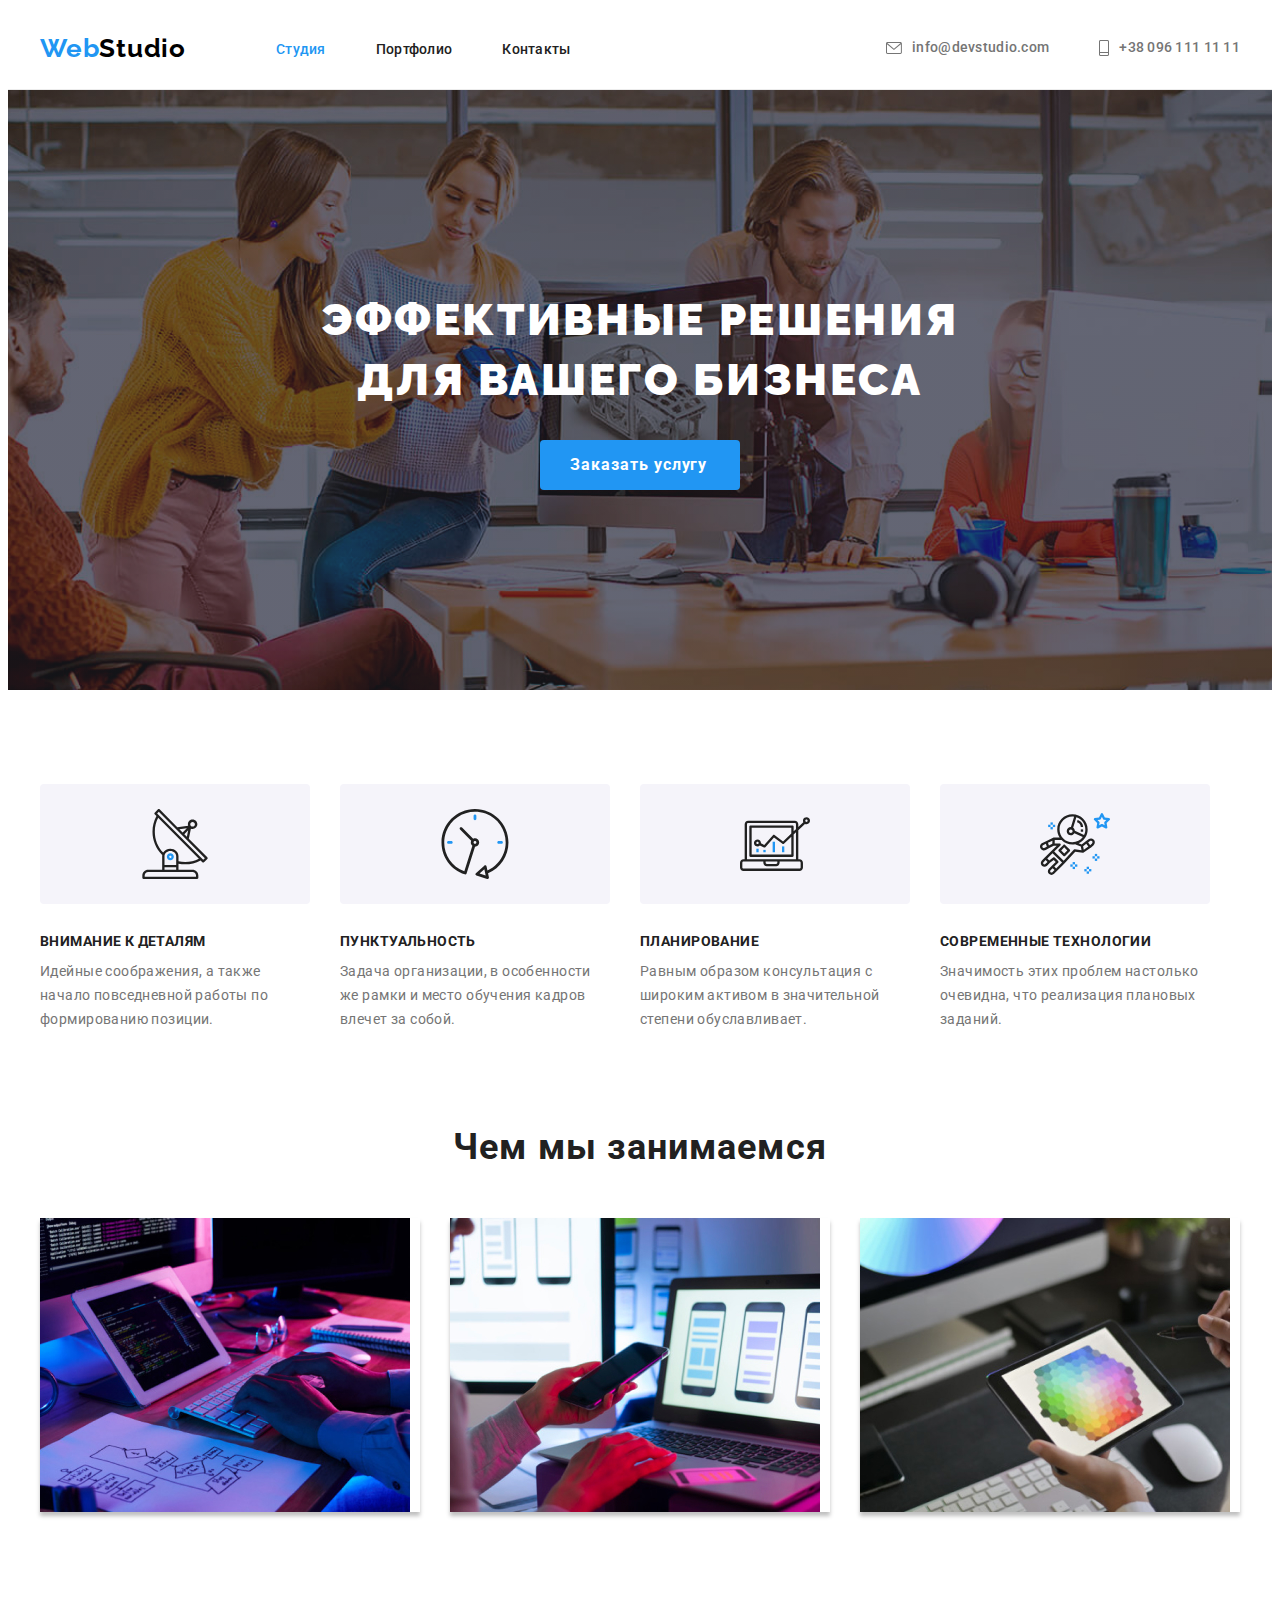
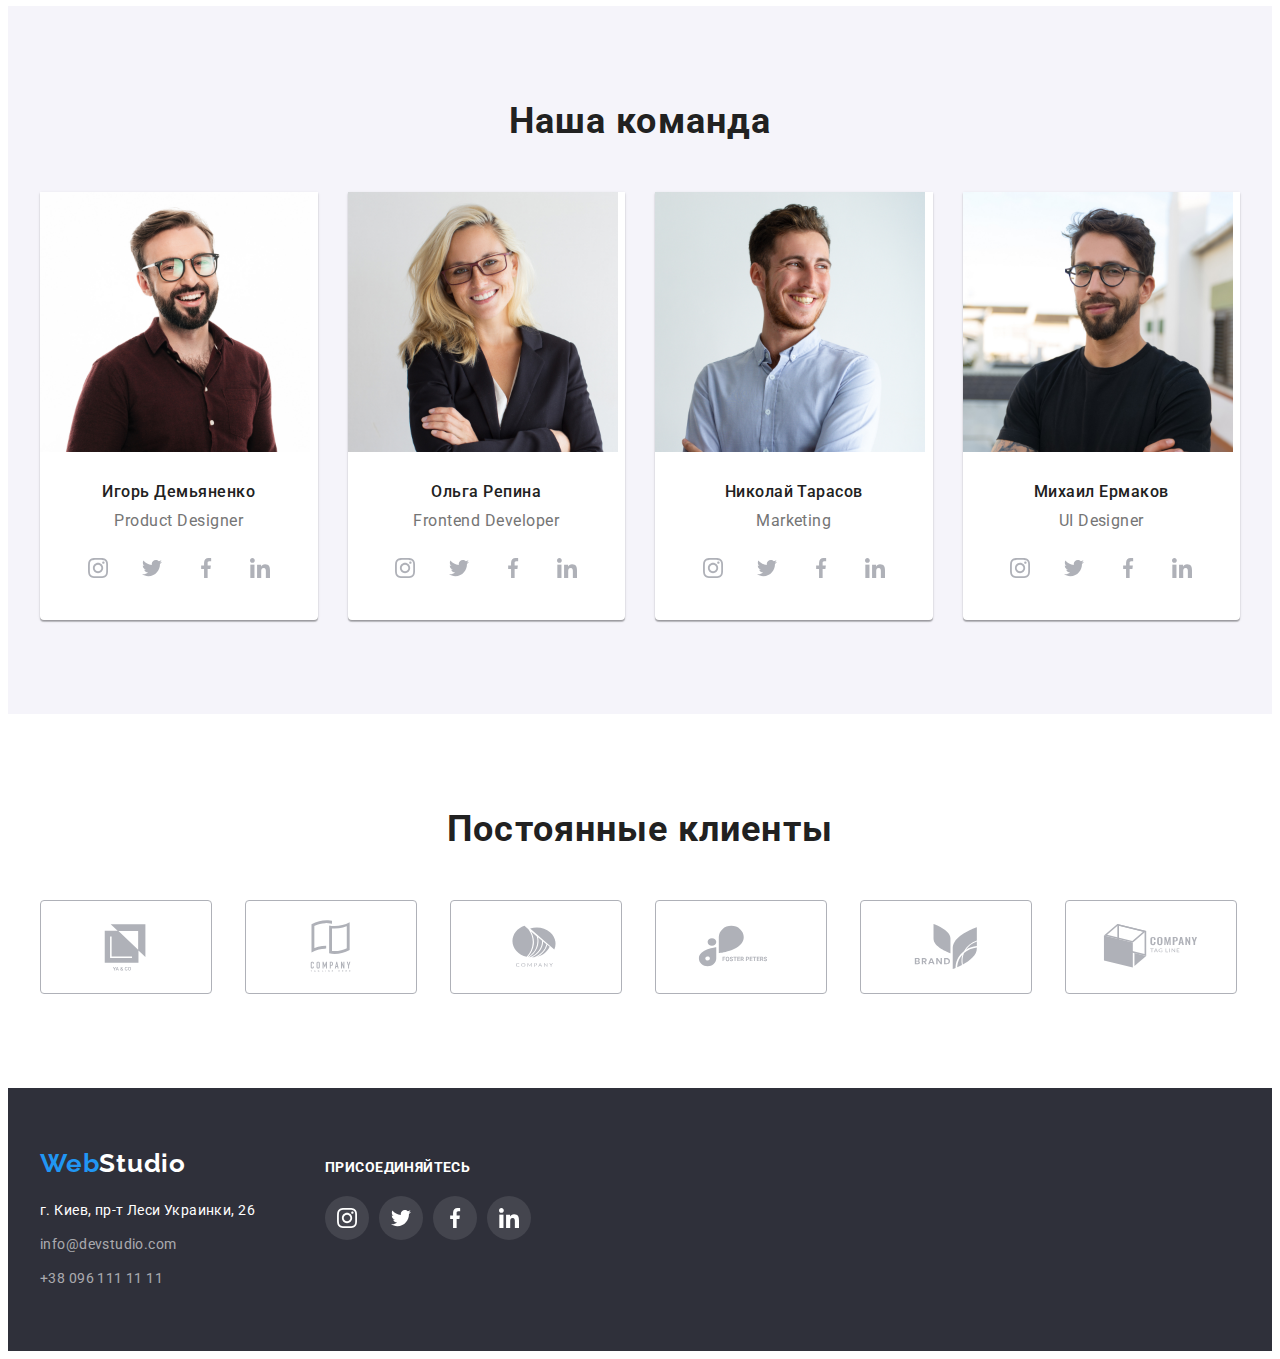
==== index.html @ 1bd99e68 "Start 5 work" ====
<!DOCTYPE html>
<html lang="ru">
<head>
    <meta charset="UTF-8">
    <meta http-equiv="X-UA-Compatible" content="IE=edge">
    <meta name="viewport" content="width=device-width, initial-scale=1.0">
    <title>Студия</title>
    <link rel="preconnect" href="https://fonts.googleapis.com">
    <link rel="preconnect" href="https://fonts.gstatic.com" crossorigin>
    <link href="https://fonts.googleapis.com/css2?family=Raleway:wght@700&family=Roboto:wght@400;500;700;900&display=swap"
        rel="stylesheet">
    <link rel="stylesheet" href="https://cdnjs.cloudflare.com/ajax/libs/modern-normalize/1.1.0/modern-normalize.min.css"
        integrity="sha512-wpPYUAdjBVSE4KJnH1VR1HeZfpl1ub8YT/NKx4PuQ5NmX2tKuGu6U/JRp5y+Y8XG2tV+wKQpNHVUX03MfMFn9Q=="
        crossorigin="anonymous" referrerpolicy="no-referrer" />
    <link rel="stylesheet" href="./css/styles.css">
</head>

<body>
<!-- HEADER -->
   <header class="header">
       <div class="container header-container">
        <nav class="header-nav">
            <a class="link logo-light-them" href="./index.html" lang="en"><span class="logo-icon">Web</span>Studio</a>
            <ul class="menu list">
                <li class="menu-item">
                    <a class="menu-link link current" href="./index.html">Студия</a>
                </li>
                <li class="menu-item">
                    <a class="menu-link link" href="./portfolio.html">Портфолио</a>
                </li>
                <li class="menu-item">
                    <a class="menu-link link" href="">Контакты</a>
                </li>
            </ul>
        </nav>
        <ul class="header-contacts list">
            <li class="list-item">
                <a class="header-mail link header-contacts-link" href="mailto:info@devstudio.com">
                    <svg class="header-contacts-list-icon" width="16" height="12">
                        <use href="./images/icons.svg#icon-envelope"></use>
                    </svg>
                info@devstudio.com</a>
            </li>
            <li class="list-item">
                <a class="header-phone link  header-contacts-link" href="tel:+380961111111">
                    <svg class="header-contacts-list-icon" width="10" height="16">
                        <use href="./images/icons.svg#icon-phone"></use>
                    </svg>
                    +38 096 111 11 11</a>
            </li>
        </ul>
       </div>
    </header>
   <main>
<!-- HERO -->
        <section class="hero-section">
            <div class="container">
            <h1 class="hero-title">Эффективные решения для вашего бизнеса</h1>
            <button class="modal-btn" type="button">Заказать услугу</button>
        </div>
        </section>
<!-- OUR ADVANTAGES -->
        <section class="advantages section">
            <div class="container">
            <h2 class="advantages-title title visually-hidden">Наши преимущества</h2>
            <ul class="list our-advantages">
                <li class="advantages-list-item">
                    <div class="advantages-container">
                        <svg class="advantages-list-icon" width="70" height="70">
                            <use href="./images/icons.svg#icon-antenna"></use>
                        </svg>
                    </div>
                    <h3 class="advantages-title">Внимание к деталям</h3>
                    <p class="advantages-text">Идейные соображения, а также начало повседневной работы по формированию позиции.</p>
                </li>
                <li class="advantages-list-item">
                    <div class="advantages-container">
                        <svg class="advantages-list-icon" width="70" height="70">
                            <use href="./images/icons.svg#icon-clock"></use>
                        </svg>
                    </div>
                    <h3 class="advantages-title">Пунктуальность</h3>
                    <p class="advantages-text">Задача организации, в особенности же рамки и место обучения кадров влечет за собой.</p>
                </li>
                <li class="advantages-list-item">
                    <div class="advantages-container">
                        <svg class="advantages-list-icon" width="70" height="70">
                            <use href="./images/icons.svg#icon-diagram"></use>
                        </svg>
                    </div>
                    <h3 class="advantages-title">Планирование</h3>
                    <p class="advantages-text">Равным образом консультация с широким активом в значительной степени обуславливает.</p>
                </li>
                <li class="advantages-list-item">
                    <div class="advantages-container">
                        <svg class="advantages-list-icon" width="70" height="70">
                            <use href="./images/icons.svg#icon-astronaut"></use>
                        </svg>
                    </div>
                    <h3 class="advantages-title">Современные технологии</h3>
                    <p class="advantages-text">Значимость этих проблем настолько очевидна, что реализация плановых заданий.</p>
                </li>
            </ul>
            </div>
        </section>
<!-- ABOUT US -->
        <section class="section about-section">
            <div class="container">
                <h2 class="about-title title" >Чем мы занимаемся</h2>
                <ul class="list about-item">
                    <li class="about-cards">
                        <img src="./images/about-us/work-developer-html.jpg" alt="Работа с кодом" width="370" height="294">
                    </li>
                    <li class="about-cards">
                        <img src="./images/about-us/work-developer-css.jpg" alt="Работа со стилями" width="370" height="294">
                    </li>
                    <li class="about-cards">
                        <img src="./images/about-us/work-designer.jpg" alt="Работа с дизайном" width="370" height="294">
                    </li>
                </ul>
            </div>
        </section>
<!-- OUR TEAM -->
        <section class="team section">
            <div class="container">
            <h2 class="team-title title" >Наша команда</h2>
            <ul class="list our-team">
                <li class="team-cards">
                    <img src="./images/our-team/worker-igor.jpg" alt="Игорь Демьяненко" width="270" height="260">
                    <div class="team-cards-content">
                        <h3 class="team-title-name">Игорь Демьяненко</h3>
                        <p class="team-position" lang="en">Product Designer</p>
                        <ul class="social-list list">
                            <li class="social-list-item">
                                <a href="" class="social-list-link">
                                    <svg class="social-list-icon" width="20" height="20">
                                        <use href="./images/icons.svg#icon-instagram"></use>
                                    </svg>
                                </a>
                            </li>
                            <li class="social-list-item">
                                <a href="" class="social-list-link">
                                    <svg class="social-list-icon" width="20" height="20">
                                        <use href="./images/icons.svg#icon-twitter"></use>
                                    </svg>
                                </a>
                            </li>
                            <li class="social-list-item">
                                <a href="" class="social-list-link">
                                    <svg class="social-list-icon" width="20" height="20">
                                        <use href="./images/icons.svg#icon-facebook"></use>
                                    </svg>
                                </a>
                            </li>
                            <li class="social-list-item">
                                <a href="" class="social-list-link">
                                    <svg class="social-list-icon" width="20" height="20">
                                        <use href="./images/icons.svg#icon-linkedin"></use>
                                    </svg>
                                </a>
                            </li>
                        </ul>
                    </div>
                </li>
                <li class="team-cards">
                    <img src="./images/our-team/worker-olga.jpg" alt="Ольга Репина" width="270" height="260">
                    <div class="team-cards-content">
                        <h3 class="team-title-name">Ольга Репина</h3>
                        <p class="team-position" lang="en">Frontend Developer</p>
                        <ul class="social-list list">
                            <li class="social-list-item">
                                <a href="" class="social-list-link">
                                    <svg class="social-list-icon" width="20" height="20">
                                        <use href="./images/icons.svg#icon-instagram"></use>
                                    </svg>
                                </a>
                            </li>
                            <li class="social-list-item">
                                <a href="" class="social-list-link">
                                    <svg class="social-list-icon" width="20" height="20">
                                        <use href="./images/icons.svg#icon-twitter"></use>
                                    </svg>
                                </a>
                            </li>
                            <li class="social-list-item">
                                <a href="" class="social-list-link">
                                    <svg class="social-list-icon" width="20" height="20">
                                        <use href="./images/icons.svg#icon-facebook"></use>
                                    </svg>
                                </a>
                            </li>
                            <li class="social-list-item">
                                <a href="" class="social-list-link">
                                    <svg class="social-list-icon" width="20" height="20">
                                        <use href="./images/icons.svg#icon-linkedin"></use>
                                    </svg>
                                </a>
                            </li>
                        </ul>
                    </div>
                </li>
                <li class="team-cards">
                    <img src="./images/our-team/worker-nikolaj.jpg" alt="Николай Тарасов" width="270" height="260">
                    <div class="team-cards-content">
                        <h3 class="team-title-name">Николай Тарасов</h3>
                        <p class="team-position" lang="en">Marketing</p>
                        <ul class="social-list list">
                            <li class="social-list-item">
                                <a href="" class="social-list-link">
                                    <svg class="social-list-icon" width="20" height="20">
                                        <use href="./images/icons.svg#icon-instagram"></use>
                                    </svg>
                                </a>
                            </li>
                            <li class="social-list-item">
                                <a href="" class="social-list-link">
                                    <svg class="social-list-icon" width="20" height="20">
                                        <use href="./images/icons.svg#icon-twitter"></use>
                                    </svg>
                                </a>
                            </li>
                            <li class="social-list-item">
                                <a href="" class="social-list-link">
                                    <svg class="social-list-icon" width="20" height="20">
                                        <use href="./images/icons.svg#icon-facebook"></use>
                                    </svg>
                                </a>
                            </li>
                            <li class="social-list-item">
                                <a href="" class="social-list-link">
                                    <svg class="social-list-icon" width="20" height="20">
                                        <use href="./images/icons.svg#icon-linkedin"></use>
                                    </svg>
                                </a>
                            </li>
                        </ul>
                    </div>
                </li>
                <li class="team-cards">
                    <img src="./images/our-team/worker-mihail.jpg" alt="Михаил Ермаков" width="270" height="260">
                    <div class="team-cards-content">
                        <h3 class="team-title-name">Михаил Ермаков</h3>
                        <p class="team-position" lang="en">UI Designer</p>
                        <ul class="social-list list">
                            <li class="social-list-item">
                                <a href="" class="social-list-link">
                                    <svg class="social-list-icon" width="20" height="20">
                                        <use href="./images/icons.svg#icon-instagram"></use>
                                    </svg>
                                </a>
                            </li>
                            <li class="social-list-item">
                                <a href="" class="social-list-link">
                                    <svg class="social-list-icon" width="20" height="20">
                                        <use href="./images/icons.svg#icon-twitter"></use>
                                    </svg>
                                </a>
                            </li>
                            <li class="social-list-item">
                                <a href="" class="social-list-link">
                                    <svg class="social-list-icon" width="20" height="20">
                                        <use href="./images/icons.svg#icon-facebook"></use>
                                    </svg>
                                </a>
                            </li>
                            <li class="social-list-item">
                                <a href="" class="social-list-link">
                                    <svg class="social-list-icon" width="20" height="20">
                                        <use href="./images/icons.svg#icon-linkedin"></use>
                                    </svg>
                                </a>
                            </li>
                        </ul>
                    </div>
                </li>
            </ul>
            </div>
        </section>
 <!-- CLIENTS -->
        <section class="clients section">
            <div class="container">
                <h2 class="clients-title title">Постоянные клиенты</h2>
                <ul class="clients-list list">
                    <li class="clients-list-item">
                        <a href="" class="clients-list-link">
                            <svg class="clients-list-icon" width="106" height="60">
                                <use href="./images/icons.svg#icon-logo-yc"></use>
                            </svg>
                        </a>
                    </li>
                    <li class="clients-list-item">
                        <a href="" class="clients-list-link">
                            <svg class="clients-list-icon" width="106" height="60">
                                <use href="./images/icons.svg#icon-logo-th"></use>
                            </svg>
                        </a>
                    </li>
                    <li class="clients-list-item">
                        <a href="" class="clients-list-link">
                            <svg class="clients-list-icon" width="106" height="60">
                                <use href="./images/icons.svg#icon-logo-com"></use>
                            </svg>
                        </a>
                    </li>
                    <li class="clients-list-item">
                        <a href="" class="clients-list-link">
                            <svg class="clients-list-icon" width="106" height="60">
                                <use href="./images/icons.svg#icon-logo-fp"></use>
                            </svg>
                        </a>
                    </li>
                    <li class="clients-list-item">
                        <a href="" class="clients-list-link">
                            <svg class="clients-list-icon" width="106" height="60">
                                <use href="./images/icons.svg#icon-logo-br"></use>
                            </svg>
                        </a>
                    </li>
                    <li class="clients-list-item">
                        <a href="" class="clients-list-link">
                            <svg class="clients-list-icon" width="106" height="60">
                                <use href="./images/icons.svg#icon-logo-tl"></use>
                            </svg>
                        </a>
                    </li>
                </ul>
            </div>

        </section>
   </main>
<!-- FOOTER -->
   <footer class="footer">
    <div class="container container-footer">
        <div class="footer-left-side">
            <a class="link logo-dark-them" href="./index.html" lang="en"><span class="logo-icon">Web</span>Studio</a>
            <address class="footer-address">
                <ul class="list">
                    <li class="address-item">
                        <a  class="footer-maps link" href="https://goo.gl/maps/1GaXeqjDXTtNViph6" target="_blank" rel="noopener noreferrer">г. Киев, пр-т Леси
                            Украинки, 26</a>
                    </li>
                    <li class="address-item">
                        <a  class="footer-mail link" href="mailto:info@devstudio.com">info@devstudio.com</a>
                    </li>
                    <li class="address-item">
                        <a  class="footer-phone link" href="tel:+380961111111">+38 096 111 11 11</a>
                    </li>
                </ul>
            </address>
        </div>
        <div class="footer-right-side">
            <h2 class="footer-right-side-title">присоединяйтесь</h2>
            <ul class="social-list list">
                <li class="social-list-item">
                    <a href="" class="footer-social-list-link">
                        <svg class="footer-social-list-icon" width="20" height="20">
                            <use href="./images/icons.svg#icon-instagram"></use>
                        </svg>
                    </a>
                </li>
                <li class="social-list-item">
                    <a href="" class="footer-social-list-link">
                        <svg class="footer-social-list-icon" width="20" height="20">
                            <use href="./images/icons.svg#icon-twitter"></use>
                        </svg>
                    </a>
                </li>
                <li class="social-list-item">
                    <a href="" class="footer-social-list-link">
                        <svg class="footer-social-list-icon" width="20" height="20">
                            <use href="./images/icons.svg#icon-facebook"></use>
                        </svg>
                    </a>
                </li>
                <li class="social-list-item">
                    <a href="" class="footer-social-list-link">
                        <svg class="footer-social-list-icon" width="20" height="20">
                            <use href="./images/icons.svg#icon-linkedin"></use>
                        </svg>
                    </a>
                </li>
            </ul>
        </div>
    </div>
   </footer>
</body>
</html>
---- css/styles.css ----
/* ===============ROOTS=============== */
:root {
    --primary-font: 'Roboto', sans-serif;;
    --secondary-font:'Raleway', sans-serif;

    --accent-color: #2196F3;

    --logo-light-them-color: #000000;
    --logo-dark-them-color: #FFFFFF;

    --header-background-color: #FFFFFF;
    --hero-background-color: #C4C4C4;
    --our-advantages-background-color: #FFFFFF;
    --about-us-background-color: #FFFFFF;
    --our-team-background-color: #F5F4FA;
    --footer-background-color: #2F303A;
    --our-team-cards-background-color: #FFFFFF;
    --header-border-color: #ECECEC;

    --header-menu-link-color: #212121;
    --header-contacts-color: #757575;
    --hero-title-color: #FFFFFF;
    --sections-titles-color: #212121;
    --sections-text-color: #757575;
    --footer-text-adress-color: #FFFFFF;
    --footer-text-contacts-color: rgba(255, 255, 255, 0.6);

    --modal-btn-text-color: #FFFFFF;
    --modal-btn-background-hover-color: #188CE8;

    --portfolio-background-btn-color: #F5F4FA;
    --portfolio-background-hover-btn-color: #2196F3;
    --portfolio-cards-background-color: #FFFFFF;
    --portfolio-cards-border-color: #EEEEEE;
    --portfolio-text-btn-color: #212121;
    --portfolio-text-hover-btn-color: #FFFFFF;

    --icon-hover-fill: #FFFFFF;
    --icon-fill: #AFB1B8;
}
/* ===============/ROOTS=============== */

body {
    font-family: 'Roboto', sans-serif;
}

/* ===============RESET STYLES=============== */
.list {
    list-style: none;
}
.link {
    text-decoration: none;
}
h1,
h2,
h3,
p {
    margin-top: 0;
    margin-bottom: 0;
}

img {
    display: block;
    max-width: 100%;
    height: auto;
}

ul,
ol {
    margin-top: 0;
    margin-bottom: 0;
    padding-left: 0;
}

/* ===============COMMENTS=============== */
.container {
    width: 1200px;
    margin-left: auto;
    margin-right: auto;
    padding-left: 15px;
    padding-right: 15px;
}

.section {
    padding-top: 94px;
    padding-bottom: 94px;
}

.title {
    margin-bottom: 50px;
}
.logo-light-them {
    font-family: var(--secondary-font);
    font-weight: 700;
    font-size: 26px;
    line-height: 1.19;
    letter-spacing: 0.03em;
    color: var(--logo-light-them-color);
}

.logo-dark-them {
    font-family: var(--secondary-font);
    font-weight: 700;
    font-size: 26px;
    line-height: 1.19;
    letter-spacing: 0.03em;
    color: var(--logo-dark-them-color);
}
.logo-icon {
    color: var(--accent-color);
}

.visually-hidden {
    position: absolute;
    width: 1px;
    height: 1px;
    margin: -1px;
    border: 0;
    padding: 0;
    white-space: nowrap;
    clip-path: inset(100%);
    clip: rect(0 0 0 0);
    overflow: hidden;
}

/* ===============HEADER=============== */
.header {
    padding-top: 25px;
    padding-bottom: 25px;
    background-color: var(--header-background-color);
    border-bottom: 1px solid var(--header-border-color);

}

.header-container {
    display: flex;
    align-items: center;
    justify-content: space-between;
}

.header-nav {
    display: flex;
    align-items: center;
}

.menu {
    display: flex;
    align-items: center;
}

.header-contacts {
    display: flex;
    align-items: center; 
} 

.logo-light-them {
    margin-right: 90px;
}

.menu-item:not(:last-child) {
    margin-right: 50px;
}

.list-item:not(:last-child) {
    margin-right: 50px;
}

.menu-link {
    font-weight: 500;
    font-size: 14px;
    line-height: 1.14;
    letter-spacing: 0.02em;
    color: var(--header-menu-link-color);
 }

.menu-link:hover,
.menu-link:focus,
.header-mail:hover,
.header-mail:focus,
.header-phone:hover,
.header-phone:focus {
    color: var(--accent-color);
  }

 .header-mail,
 .header-phone {
    font-weight: 500;
    font-size: 14px;
    line-height: 1.14;
    letter-spacing: 0.02em;
    color: var(--header-contacts-color);
 }

  .header-contacts-link {
     display: flex;
     align-items: center;
 }

 .header-contacts-list-icon {
     margin-right: 10px;
     /* fill: var(--header-contacts-color); */
     fill: currentColor;
 }

 .header-contacts-link:hover .header-contacts-list-icon,
 .header-contacts-link:focus .header-contacts-list-icon {
     fill: currentColor;
 }



 .menu .menu-link.current {
     color: var(--accent-color);
 }

/* ===============HERO=============== */

.hero-section {
background-color: var(--hero-background-color);
padding-top: 200px;
padding-bottom: 200px;
margin: 0 auto;
text-align: center;
background-image: linear-gradient(rgba(47, 48, 58, 0.4), rgba(47, 48, 58, 0.4)), url(../images/hero/bg.jpg);
background-repeat: no-repeat;
background-size: cover;
background-position: 50% 50%;
max-width: 1600px;
}

.hero-title {
    font-family: var(--secondary-font);
    font-weight: 900;
    font-size: 44px;
    line-height: 1.36;
    text-align: center;
    letter-spacing: 0.06em;
    text-transform: uppercase;
    color: var(--hero-title-color);
    margin: 0 auto 30px auto;
    width: 700px;
}

.modal-btn {
    font-family: var(--primary-font);
    font-weight: 700;
    font-size: 16px;
    line-height: 1.89;
    display: flex;
    align-items: center;
    text-align: center;
    letter-spacing: 0.06em;
    color: var(--modal-btn-text-color);
    background-color: var(--accent-color);
    cursor: pointer;
    min-width: 200px;
    padding: 10px 30px;
    border: none;
    border-radius: 4px;
    margin: 0 auto;
}

.modal-btn:hover,
.modal-btn:focus {
    background-color: var(--modal-btn-background-hover-color);
}

 /* ===============OUR ADVANTAGES=============== */
 .advantages {
     background-color: var(--our-advantages-background-color);
 }

 .our-advantages {
     display: flex;
     flex-wrap: wrap;
 }

 .advantages-list-item {
     width: 270px;
}
    
.advantages-list-item:not(:nth-child(4n)) {
     margin-right: 30px;
}

 .advantages-title {
    font-family: var(--primary-font);
    font-weight: 700;
    font-size: 14px;
    line-height: 1.14;
    letter-spacing: 0.03em;
    text-transform: uppercase;
    color: var(--sections-titles-color);
    margin-bottom: 10px;
 }

 .advantages-text {
    font-family: var(--primary-font);
    font-size: 14px;
    line-height: 1.71;
    letter-spacing: 0.03em;
    color: var(--sections-text-color);
 }

 .advantages-container {
     display: flex;
     justify-content: center;
     align-items: center;
     background-color: #F5F4FA;
     width: 270px;
     height: 120px;
     margin-bottom: 30px;
     border-radius: 4px;
 }

 /* ===============ABOUT US=============== */
 .about-item {
     display: flex;
     flex-wrap: wrap;
 }

 .about-cards {
    flex-basis: calc((100% - 60px) / 3);
    box-shadow: 0px 4px 4px rgba(0, 0, 0, 0.25);
 }

 .about-cards:not(:nth-child(3n)) {
     margin-right: 30px;
 }

 .about-cards:not(:nth-last-child(-n+3)) {
     margin-bottom: 30px;
 }

 .about-section {
    background-color: var(--about-us-background-color);
    padding-top: 0;
 }
.about-title {
    font-family: var(--primary-font);
    font-weight: 700;
    font-size: 36px;
    line-height: 1.17;
    text-align: center;
    letter-spacing: 0.03em;
    color: var(--sections-titles-color);
}
 /* ===============OUR TEAM=============== */
.team {
    background-color: var(--our-team-background-color);
}

.our-team {
    display: flex;
    flex-wrap: wrap;
}

.team-cards:not(:nth-child(4n)) {
    margin-right: 30px;
}

.team-cards:not(:nth-last-child(-n+4)) {
    margin-bottom: 30px;
}

.team-cards {
    background-color: var(--our-team-cards-background-color);
    flex-basis: calc((100% - 90px) / 4);
    border-radius: 0 0 4px 4px;
    box-shadow: 
        0px 1px 3px rgba(0, 0, 0, 0.12),
        0px 1px 1px rgba(0, 0, 0, 0.14),
        0px 2px 1px rgba(0, 0, 0, 0.2);
}

.team-cards-content {
    padding-top: 30px;
    padding-bottom: 30px;
}

.team-title {
    font-family: var(--primary-font);
    font-weight: 700;
    font-size: 36px;
    line-height: 1.17;
    text-align: center;
    letter-spacing: 0.03em;
    color: var(--sections-titles-color);
}

.team-title-name {
    font-family: var(--primary-font);
    font-weight: 500;
    font-size: 16px;
    line-height: 1.19;
    text-align: center;
    letter-spacing: 0.03em;
    color: var(--sections-titles-color);
    margin-bottom: 10px;
}

.team-position {
    font-family: var(--primary-font);
    font-size: 16px;
    line-height: 1.19;
    text-align: center;
    letter-spacing: 0.03em;
    color: var(--sections-text-color);
    margin-bottom: 16px;
}

.social-list {
    display: flex;
    justify-content: center;
}

.social-list-link {
    display: flex;
    align-items: center;
    justify-content: center;
    width: 44px;
    height: 44px;
    border-radius: 50%;
    background-color: var(--our-team-cards-background-color);
}

.social-list-item:not(:last-child) {
    margin-right: 10px;
}

.social-list-icon {
    fill: var(--icon-fill);
}

.social-list-link:hover .social-list-icon,
.social-list-link:focus .social-list-icon {
    fill: var(--icon-hover-fill);
}

.social-list-link:hover,
.social-list-link:focus {
    background-color: var(--accent-color);
}

/* ===============CLIENTS=============== */

.clients-title {
    font-family: var(--primary-font);
    font-weight: 700;
    font-size: 36px;
    line-height: 1.17;
    text-align: center;
    letter-spacing: 0.03em;
    color: var(--sections-titles-color);
}

.clients-list {
    display: flex;
    flex-wrap: wrap;
}

.clients-list-link {
    display: flex;
    align-items: center;
    justify-content: center;
    width: 170px;
    height: 92px;
    border: solid 1px #AFB1B8;
    border-radius: 4px;
    background-color: var(--our-team-cards-background-color);
    color: #AFB1B8;
}

.clients-list-link:hover,
.clients-list-link:focus {
    border: solid 1px var(--accent-color);
    color: var(--accent-color);
}

.clients-list-icon {
    fill: currentColor;
}

.clients-list-link:hover .clients-list-icon,
.clients-list-link:focus .clients-list-icon {
    fill: currentColor;
}

.clients-list-item:not(:nth-child(6n)) {
    margin-right: 30px;
}

.clients-list-item:not(:nth-last-child(-n+6)) {
    margin-bottom: 30px;
}

.clients-list-item {
 flex-basis: calc((100% - 150px) / 6)
}

 /* ===============FOOTER=============== */
 .footer {
     background-color: var(--footer-background-color);
     padding-top: 60px;
     padding-bottom: 60px;
 }

 .footer-address {
     margin-top: 20px;
 }

 .address-item:not(:last-child) {
     margin-bottom: 10px;
 }

 .footer-address {
     font-style: normal;
 }

 .footer-maps {
    font-family: var(--primary-font);
    font-size: 14px;
    line-height: 1.71;
    letter-spacing: 0.03em;
    color: var(--footer-text-adress-color);
 }

 .footer-mail,
 .footer-phone {
    font-family: var(--primary-font);
    font-size: 14px;
    line-height: 1.71;
    letter-spacing: 0.03em;
    color: var(--footer-text-contacts-color);
 }

 .footer-maps:hover,
 .footer-maps:focus,
 .footer-mail:hover,
 .footer-mail:focus,
 .footer-phone:hover,
 .footer-phone:focus {
     color: var(--accent-color);
 }

 .container-footer {
     display: flex;
     align-items: baseline;
 }

 .footer-left-side {
     margin-right: 70px;
 }

 .footer-right-side-title {
    font-family: var(--primary-font);
    font-weight: 700;
    font-size: 14px;
    line-height: 1.14;
    letter-spacing: 0.03em;
    text-transform: uppercase;
    color: #FFFFFF;
    margin-bottom: 20px;
 }

 .footer-social-list-icon {
     fill: #FFFFFF;
 }

 .footer-social-list-link {
    display: flex;
    align-items: center;
    justify-content: center;
    width: 44px;
    height: 44px;
    border-radius: 50%;
    background-color: rgba(255, 255, 255, 0.1);
}

.footer-social-list-link:hover,
.footer-social-list-link:focus {
    background-color: var(--accent-color);
}



 /* ===============PORTFOLIO=============== */
  .portfolio-menu-btn {
    font-family: var(--primary-font);
    font-weight: 500;
    font-size: 16px;
    line-height: 1.63;
    text-align: center;
    letter-spacing: 0.03em;
    color: var (--portfolio-text-btn-color);
    background-color: var(--portfolio-background-btn-color);
    cursor: pointer;
    padding: 5px 20px;
    border: none;
    border-radius: 4px;
 }

 .container-btm {
     display: flex;
     flex-wrap: wrap;
     justify-content: center;
     margin-bottom: 50px;
 }

 .container-menu-btm:not(:last-child) {
     margin-right: 10px;
 }

 .portfolio-menu-btn:hover,
 .portfolio-menu-btn:focus {
     color: var(--portfolio-text-hover-btn-color);
     background-color: var(--portfolio-background-hover-btn-color);
     box-shadow: 0px 4px 4px rgba(0, 0, 0, 0.25);
}

.portfolio-item {
    display: flex;
    flex-wrap: wrap;
}

.portfolio-cards {
    background-color: var(--portfolio-cards-background-color);
    flex-basis: calc((100% - 60px) / 3);
}

.portfolio-cards:not(:nth-child(3n)) {
    margin-right: 30px;
}

.portfolio-cards:not(:nth-last-child(-n+3)) {
    margin-bottom: 30px;
}

.portfolio-cards-content {
    padding-top: 20px;
    padding-bottom: 20px;
    padding-left: 25px;
    padding-right: 25px;
    border: 1px solid var(--portfolio-cards-border-color);
    border-top: none;
}

 .portfolio-project-name {
    font-family: var(--primary-font);
    font-weight: 700;
    font-size: 18px;
    line-height: 2;
    letter-spacing: 0.06em;
    color: var(--sections-titles-color);
    margin-bottom: 5px;
 }

 .portfolio-project-description {
    font-family: var(--primary-font);
    font-size: 16px;
    line-height: 1.88;
    letter-spacing: 0.03em;
    color: var(--sections-text-color);
 }

 .portfolio-list-link {
     display: block;
     text-decoration: none;
 }

 .portfolio-list-link:hover,
 .portfolio-list-link:focus {
    box-shadow: 0px 1px 1px rgba(0, 0, 0, 0.12), 0px 4px 4px rgba(0, 0, 0, 0.06), 1px 4px 6px rgba(0, 0, 0, 0.16);
 }
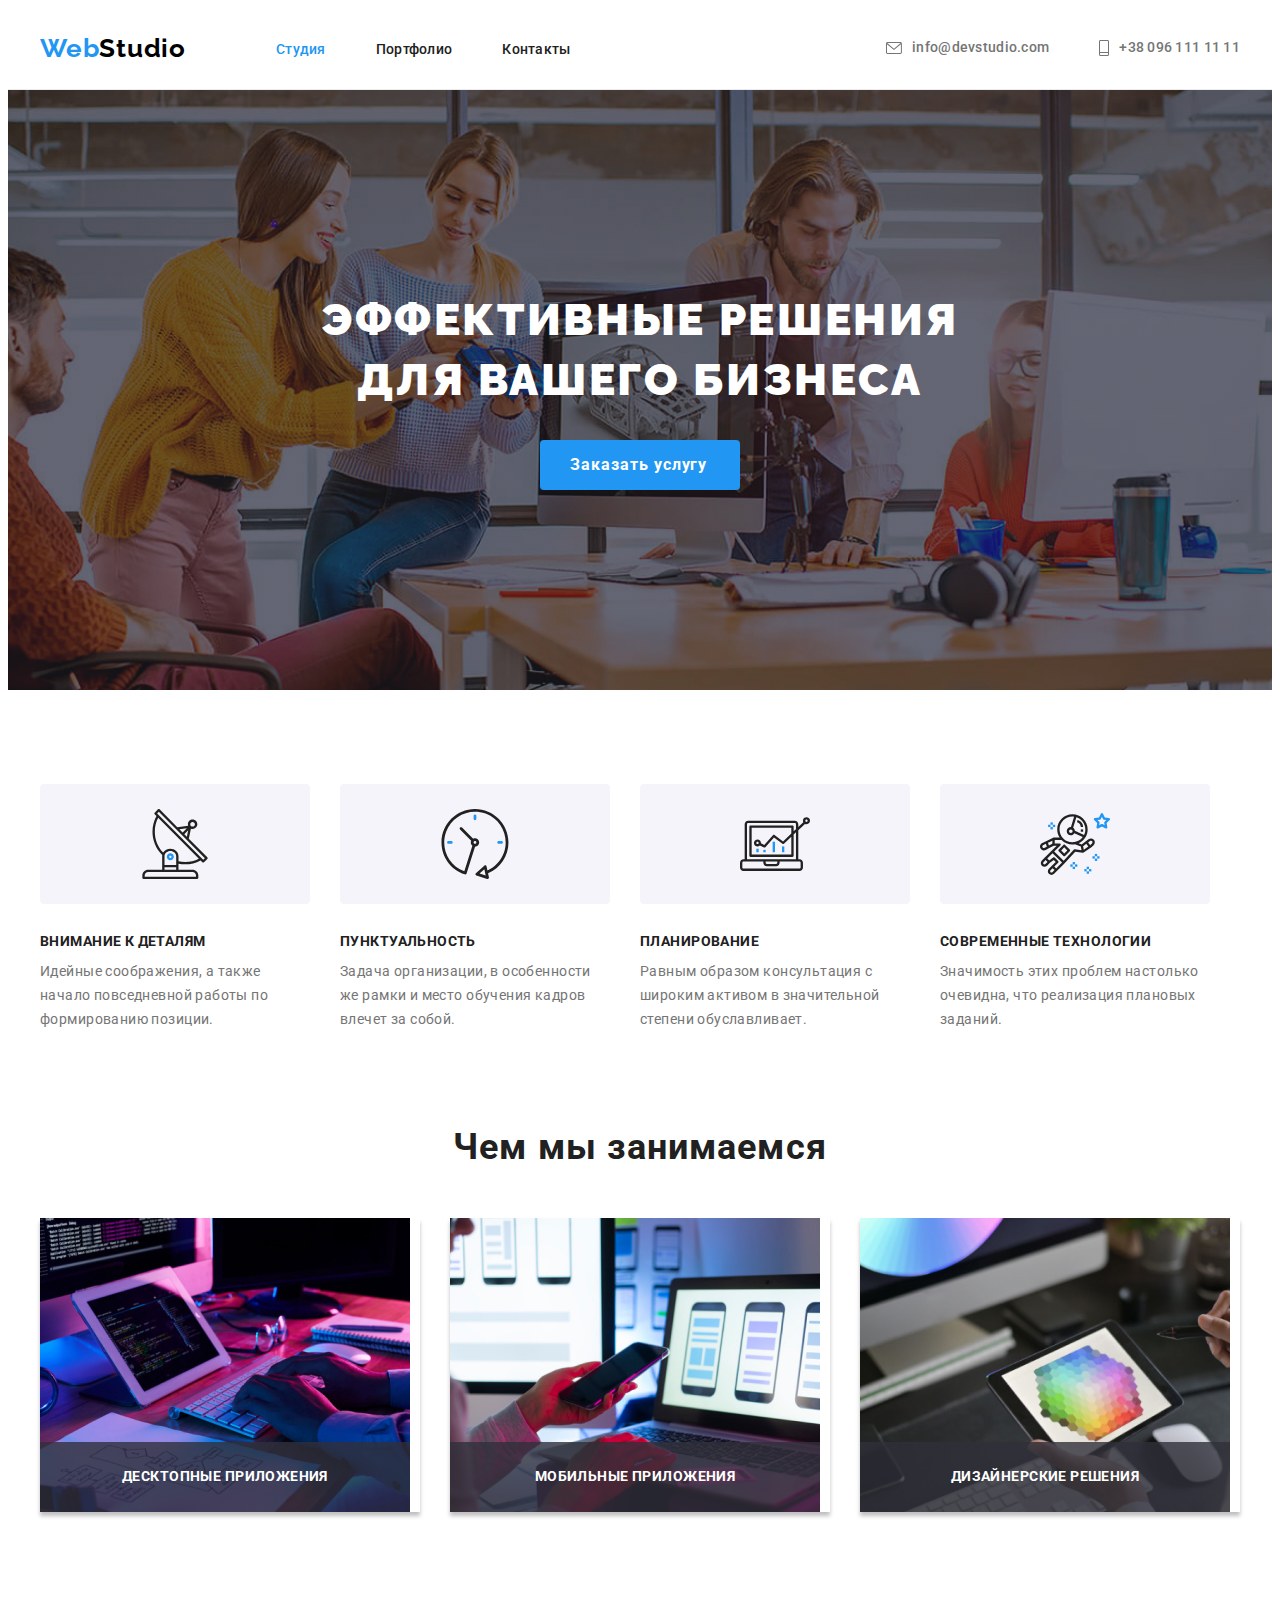
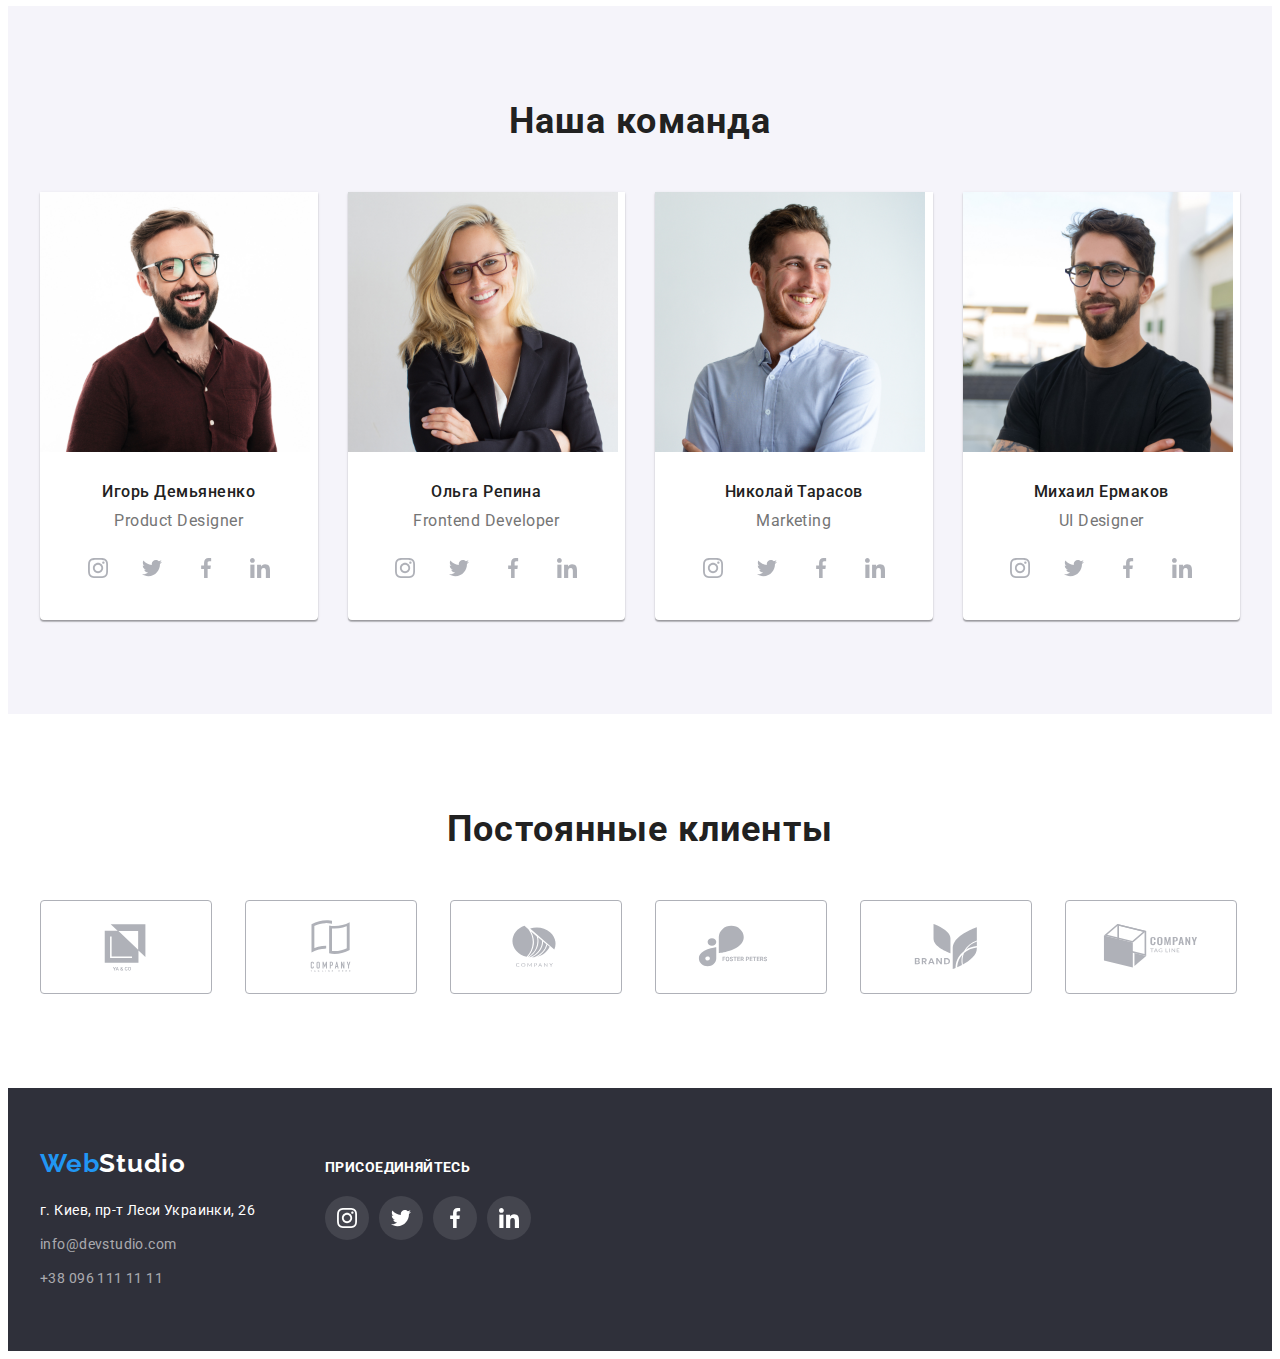
==== commit e2efce58: "Подключает js" ====
--- a/index.html
+++ b/index.html
@@ -56,7 +56,7 @@
         <section class="hero-section">
             <div class="container">
             <h1 class="hero-title">Эффективные решения для вашего бизнеса</h1>
-            <button class="modal-btn" type="button">Заказать услугу</button>
+            <button class="modal-btn" type="button" data-modal-open>Заказать услугу</button>
         </div>
         </section>
 <!-- OUR ADVANTAGES -->
@@ -110,12 +110,21 @@
                 <ul class="list about-item">
                     <li class="about-cards">
                         <img src="./images/about-us/work-developer-html.jpg" alt="Работа с кодом" width="370" height="294">
+                        <div class="about-projects">
+                            <h3 class="about-projects-title">Десктопные приложения</h3>
+                        </div>
                     </li>
                     <li class="about-cards">
                         <img src="./images/about-us/work-developer-css.jpg" alt="Работа со стилями" width="370" height="294">
+                        <div class="about-projects">
+                            <h3 class="about-projects-title">Мобильные приложения</h3>
+                        </div>
                     </li>
                     <li class="about-cards">
                         <img src="./images/about-us/work-designer.jpg" alt="Работа с дизайном" width="370" height="294">
+                        <div class="about-projects">
+                            <h3 class="about-projects-title">Дизайнерские решения</h3>
+                        </div>
                     </li>
                 </ul>
             </div>
@@ -383,5 +392,19 @@
         </div>
     </div>
    </footer>
+
+
+   <!-- MODAL -->
+   <div class="backdrop is-hidden" data-modal>
+       <div class="modal">
+           <button class="modal-btn-close" data-modal-close>
+                <svg class="modal-btn-close-icon" width="18" height="18">
+                    <use href="./images/icons.svg#icon-close"></use>
+                </svg>
+           </button>
+       </div>
+   </div>
+
+    <script src="./js/modal.js"></script>
 </body>
 </html>--- a/css/styles.css
+++ b/css/styles.css
@@ -198,7 +198,6 @@
 
  .header-contacts-list-icon {
      margin-right: 10px;
-     /* fill: var(--header-contacts-color); */
      fill: currentColor;
  }
 
@@ -320,6 +319,7 @@
  }
 
  .about-cards {
+    position: relative;
     flex-basis: calc((100% - 60px) / 3);
     box-shadow: 0px 4px 4px rgba(0, 0, 0, 0.25);
  }
@@ -345,6 +345,38 @@
     letter-spacing: 0.03em;
     color: var(--sections-titles-color);
 }
+
+
+
+
+
+.about-projects {
+    position: absolute;
+    bottom: 0;
+    left: 0;
+    width: 370px;
+    background-color: rgba(47, 48, 58, 0.8);
+    opacity: 1;
+}
+
+.about-projects-title {
+    padding-top: 27px;
+    padding-bottom: 27px;
+    font-family: var(--primary-font);
+    font-weight: 700;
+    font-size: 14px;
+    line-height: 1.14;
+    text-align: center;
+    letter-spacing: 0.03em;
+    text-transform: uppercase;
+    color: #FFFFFF;
+}
+
+
+
+
+
+
  /* ===============OUR TEAM=============== */
 .team {
     background-color: var(--our-team-background-color);
@@ -584,6 +616,52 @@
 
 
 
+
+ /* ===============MODAL=============== */
+.backdrop {
+    position: fixed;
+    top: 0;
+    left: 0;
+    width: 100%;
+    height: 100%;
+    background-color: rgba(0, 0, 0, 0.2);
+}
+
+.backdrop.is-hidden {
+    opacity: 0;
+    pointer-events: none;
+}
+
+.modal {
+    position: absolute;
+    top: 50%;
+    left: 50%;
+    transform: translate(-50%, -50%);
+    width: 528px;
+    height: 581px;
+    background-color: #FFFFFF;
+
+}
+
+.modal-btn-close {
+    position: absolute;
+    top: 0;
+    right: 0;
+
+    width: 30px;
+    height: 30px;
+
+    background-color: #fff;
+    border-radius: 50%;
+}
+
+.modal-btn-close-icon {
+    fill: #000000;
+}
+
+
+
+
  /* ===============PORTFOLIO=============== */
   .portfolio-menu-btn {
     font-family: var(--primary-font);
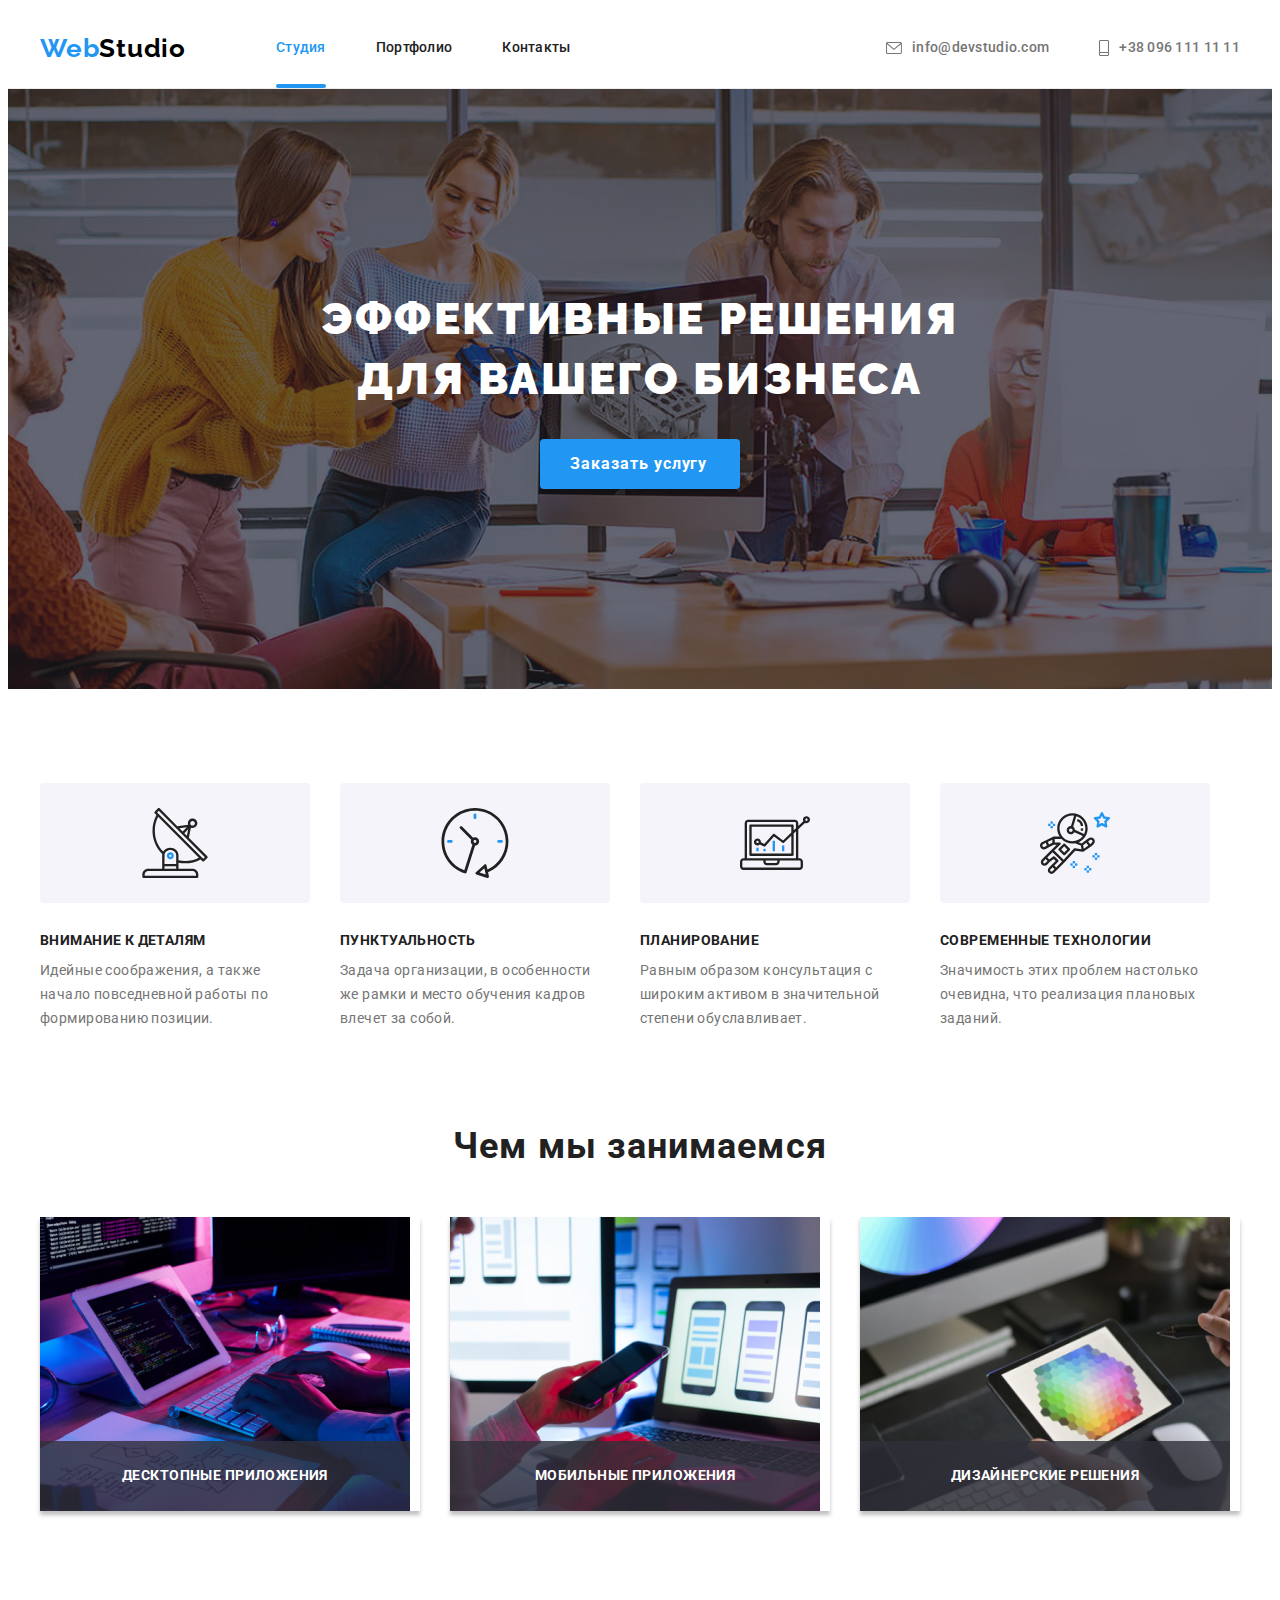
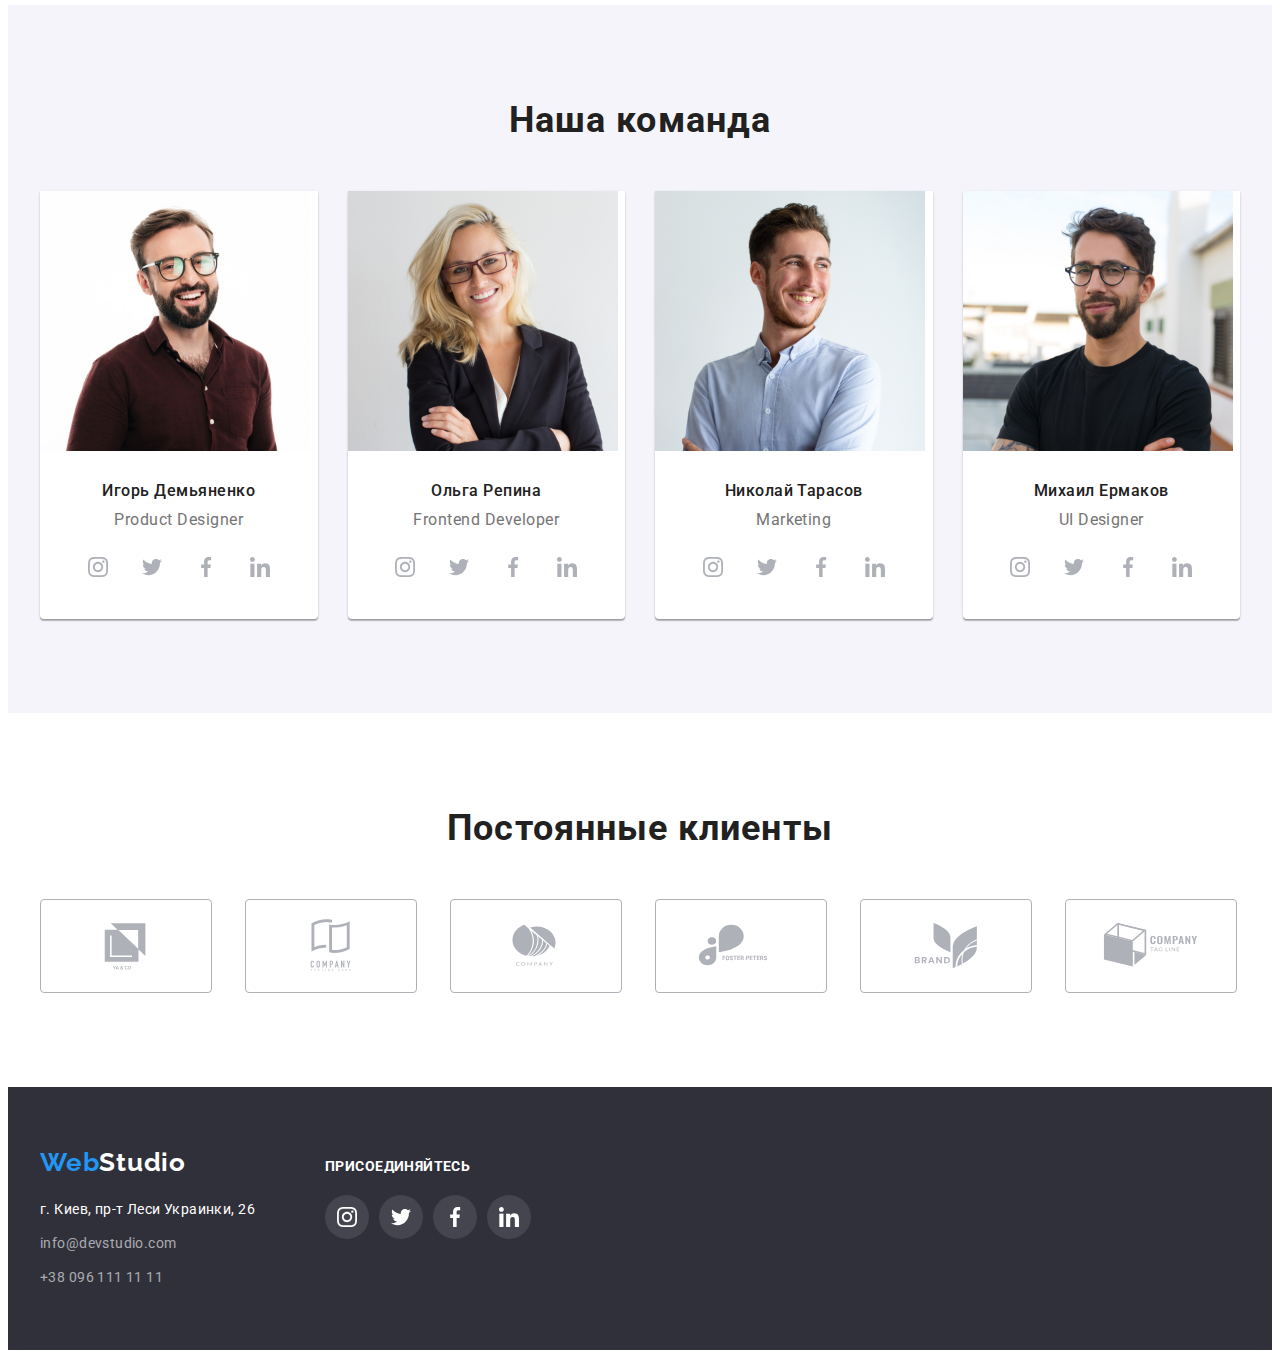
==== commit 7f197c97: "Добавляет анимацию и overlay" ====
--- a/index.html
+++ b/index.html
@@ -392,12 +392,10 @@
         </div>
     </div>
    </footer>
-
-
-   <!-- MODAL -->
+<!-- MODAL -->
    <div class="backdrop is-hidden" data-modal>
        <div class="modal">
-           <button class="modal-btn-close" data-modal-close>
+           <button type="button" class="modal-btn-close" data-modal-close>
                 <svg class="modal-btn-close-icon" width="18" height="18">
                     <use href="./images/icons.svg#icon-close"></use>
                 </svg>
--- a/css/styles.css
+++ b/css/styles.css
@@ -125,8 +125,6 @@
 
 /* ===============HEADER=============== */
 .header {
-    padding-top: 25px;
-    padding-bottom: 25px;
     background-color: var(--header-background-color);
     border-bottom: 1px solid var(--header-border-color);
 
@@ -165,12 +163,31 @@
     margin-right: 50px;
 }
 
+.current {
+    position: relative;
+}
+
+.current::after {
+    position: absolute;
+    display: block;
+    left: 0;
+    bottom: 0;
+    content: '';
+    width: 100%;
+    height: 4px;
+    border-radius: 2px;
+    background-color: var(--accent-color);
+}
+
 .menu-link {
+    display: block;
+    padding: 32px 0;
     font-weight: 500;
     font-size: 14px;
     line-height: 1.14;
     letter-spacing: 0.02em;
     color: var(--header-menu-link-color);
+    transition: color 250ms cubic-bezier(0.4, 0, 0.2, 1);
  }
 
 .menu-link:hover,
@@ -189,12 +206,13 @@
     line-height: 1.14;
     letter-spacing: 0.02em;
     color: var(--header-contacts-color);
+    transition: color 250ms cubic-bezier(0.4, 0, 0.2, 1);
  }
 
   .header-contacts-link {
      display: flex;
      align-items: center;
- }
+    }
 
  .header-contacts-list-icon {
      margin-right: 10px;
@@ -249,14 +267,16 @@
     align-items: center;
     text-align: center;
     letter-spacing: 0.06em;
-    color: var(--modal-btn-text-color);
-    background-color: var(--accent-color);
     cursor: pointer;
     min-width: 200px;
     padding: 10px 30px;
     border: none;
     border-radius: 4px;
     margin: 0 auto;
+    color: var(--modal-btn-text-color);
+    background-color: var(--accent-color);
+    box-shadow: 0px 4px 4px rgba(0, 0, 0, 0.15);
+    transition: background-color 250ms cubic-bezier(0.4, 0, 0.2, 1);
 }
 
 .modal-btn:hover,
@@ -346,17 +366,12 @@
     color: var(--sections-titles-color);
 }
 
-
-
-
-
 .about-projects {
     position: absolute;
     bottom: 0;
     left: 0;
     width: 370px;
     background-color: rgba(47, 48, 58, 0.8);
-    opacity: 1;
 }
 
 .about-projects-title {
@@ -371,11 +386,6 @@
     text-transform: uppercase;
     color: #FFFFFF;
 }
-
-
-
-
-
 
  /* ===============OUR TEAM=============== */
 .team {
@@ -454,6 +464,7 @@
     height: 44px;
     border-radius: 50%;
     background-color: var(--our-team-cards-background-color);
+    transition: background-color 250ms cubic-bezier(0.4, 0, 0.2, 1);
 }
 
 .social-list-item:not(:last-child) {
@@ -462,6 +473,7 @@
 
 .social-list-icon {
     fill: var(--icon-fill);
+    transition: fill 250ms cubic-bezier(0.4, 0, 0.2, 1)
 }
 
 .social-list-link:hover .social-list-icon,
@@ -501,6 +513,8 @@
     border-radius: 4px;
     background-color: var(--our-team-cards-background-color);
     color: #AFB1B8;
+    transition: color 250ms cubic-bezier(0.4, 0, 0.2, 1),
+                border 250ms cubic-bezier(0.4, 0, 0.2, 1);
 }
 
 .clients-list-link:hover,
@@ -555,6 +569,7 @@
     line-height: 1.71;
     letter-spacing: 0.03em;
     color: var(--footer-text-adress-color);
+    transition: color 250ms cubic-bezier(0.4, 0, 0.2, 1);
  }
 
  .footer-mail,
@@ -564,6 +579,7 @@
     line-height: 1.71;
     letter-spacing: 0.03em;
     color: var(--footer-text-contacts-color);
+    transition: color 250ms cubic-bezier(0.4, 0, 0.2, 1);
  }
 
  .footer-maps:hover,
@@ -607,15 +623,13 @@
     height: 44px;
     border-radius: 50%;
     background-color: rgba(255, 255, 255, 0.1);
+    transition: background-color 250ms cubic-bezier(0.4, 0, 0.2, 1);
 }
 
 .footer-social-list-link:hover,
 .footer-social-list-link:focus {
     background-color: var(--accent-color);
 }
-
-
-
 
  /* ===============MODAL=============== */
 .backdrop {
@@ -625,10 +639,13 @@
     width: 100%;
     height: 100%;
     background-color: rgba(0, 0, 0, 0.2);
+    transition: opacity 250ms cubic-bezier(0.4, 0, 0.2, 1),
+                visibility 250ms cubic-bezier(0.4, 0, 0.2, 1);
 }
 
 .backdrop.is-hidden {
     opacity: 0;
+    visibility: hidden;
     pointer-events: none;
 }
 
@@ -645,22 +662,23 @@
 
 .modal-btn-close {
     position: absolute;
-    top: 0;
-    right: 0;
-
+    top: 8px;
+    right: 8px;
+    display: flex;
+    justify-content: center;
+    align-items: center;
     width: 30px;
     height: 30px;
-
-    background-color: #fff;
+    padding: 0;
+    border: 1px solid rgba(0, 0, 0, 0.1);
     border-radius: 50%;
+    background-color: transparent;
+    cursor: pointer;
 }
 
 .modal-btn-close-icon {
     fill: #000000;
 }
-
-
-
 
  /* ===============PORTFOLIO=============== */
   .portfolio-menu-btn {
@@ -676,6 +694,9 @@
     padding: 5px 20px;
     border: none;
     border-radius: 4px;
+    transition: color 250ms cubic-bezier(0.4, 0, 0.2, 1),
+                background-color 250ms cubic-bezier(0.4, 0, 0.2, 1),
+                box-shadow 250ms cubic-bezier(0.4, 0, 0.2, 1);
  }
 
  .container-btm {
@@ -744,6 +765,7 @@
  .portfolio-list-link {
      display: block;
      text-decoration: none;
+     transition: box-shadow 250ms cubic-bezier(0.4, 0, 0.2, 1);
  }
 
  .portfolio-list-link:hover,
@@ -751,6 +773,34 @@
     box-shadow: 0px 1px 1px rgba(0, 0, 0, 0.12), 0px 4px 4px rgba(0, 0, 0, 0.06), 1px 4px 6px rgba(0, 0, 0, 0.16);
  }
 
+ .portfolio-project-wrapper {
+     position: relative;
+     overflow: hidden;
+ }
+
+ .portfolio-project-overlay {
+     position: absolute;
+     top: 0;
+     left: 0;
+     width: 100%;
+     height: 100%;
+     font-family: var(--primary-font);
+     font-size: 18px;
+     line-height: 1.56;
+     letter-spacing: 0.03em;
+     padding: 63px 24px;
+     overflow: auto;
+     color: #FFFFFF;
+     background-color: rgba(33, 150, 243, 0.9);
+     transform: translateY(100%);
+     transition: transform 250ms cubic-bezier(0.4, 0, 0.2, 1);
+ }
+
+ .portfolio-list-link:hover .portfolio-project-overlay,
+ .portfolio-list-link:focus .portfolio-project-overlay {
+     transform: translateY(0%);
+ }
+
 
 
 
